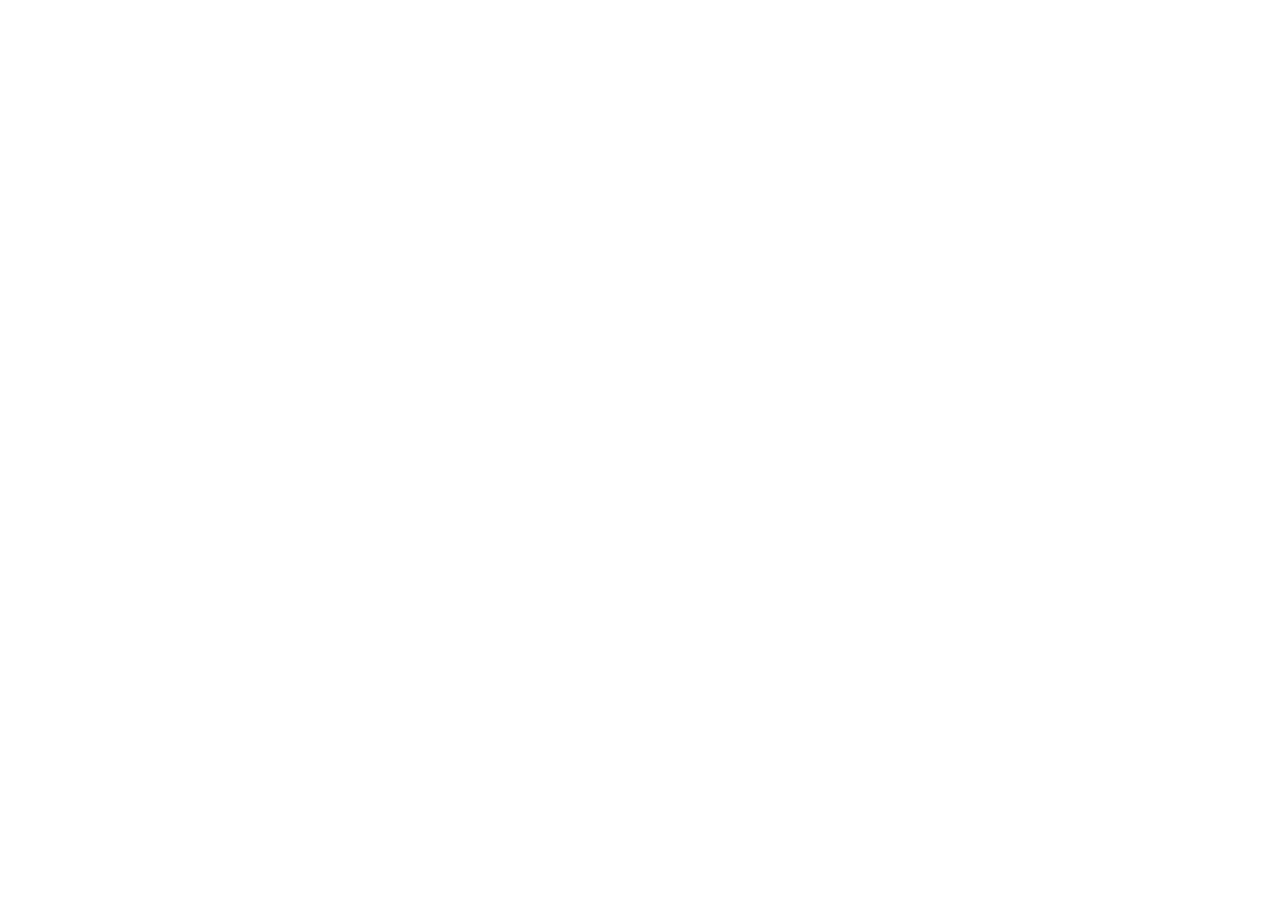
==== index.html @ c372002c "Added tribalsign.png" ====
<!DOCTYPE html>

<html lang="en">

    <head>
        <meta charset="UTF-8">
        <title>FRZ's Apothecary</title>
        <link rel="stylesheet" href="style.css">
        <link rel="icon" class="broomicon" href="broom-sparkles.svg">
    </head>


    <body>
        <div> <!--Container For Landing Page-->

            





        </div>


    </body>



</html>
---- style.css ----
@import url('https://fonts.googleapis.com/css2?family=Cinzel+Decorative:wght@400;700;900&display=swap');


body {
    font-family: 'Cinzel Decorative', serif;
    font-weight: 600;
    letter-spacing: 0.05em;
    margin: 0;
    display: flex;
    flex-direction: column;
    min-height: 100vh;
}
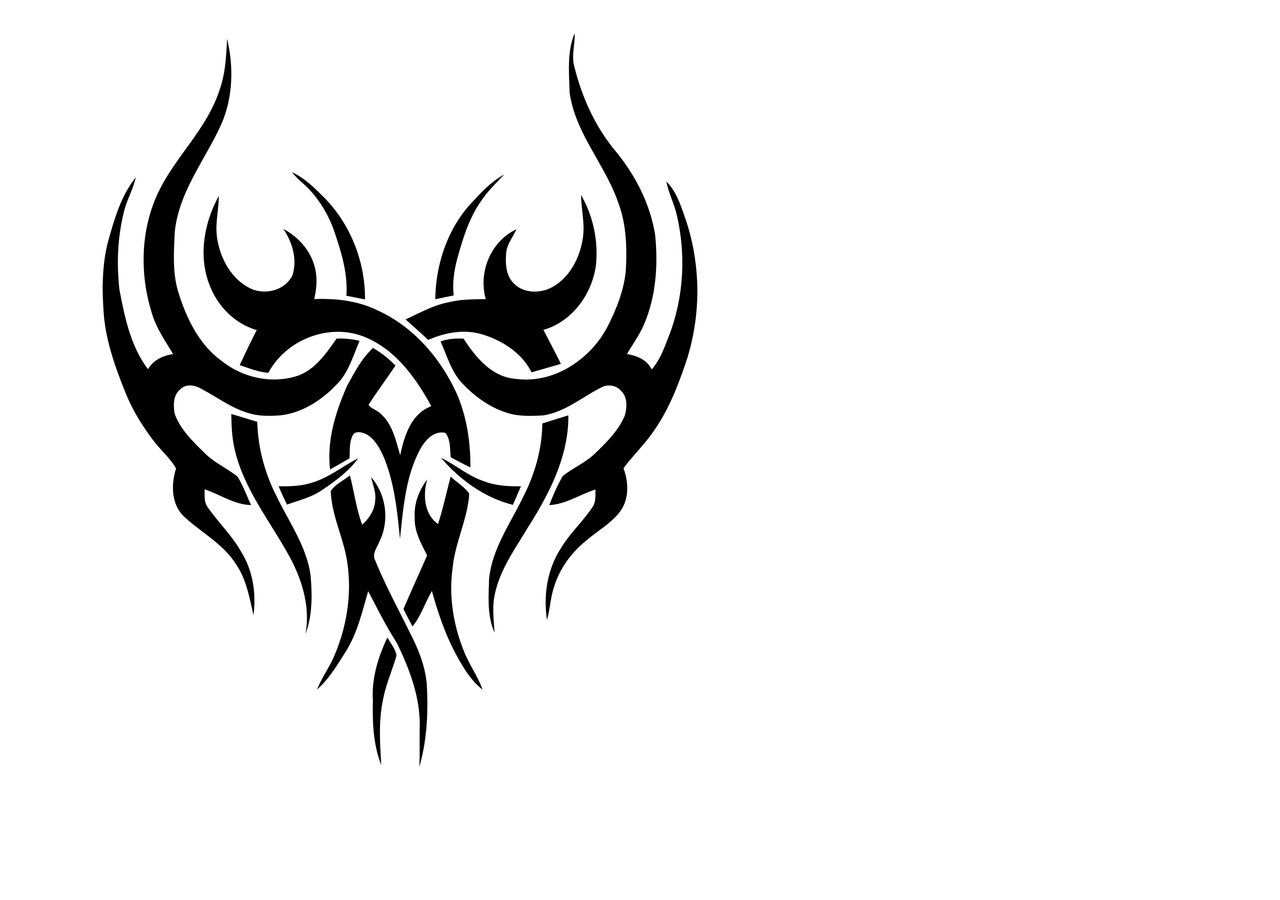
==== commit 07de481a: "altered tribal sign img to golden variant tribalsign-gold.png" ====
--- a/index.html
+++ b/index.html
@@ -12,10 +12,8 @@
 
     <body>
         <div> <!--Container For Landing Page-->
-
             
-
-
+            <img src="tribalsign.png">
 
 
 
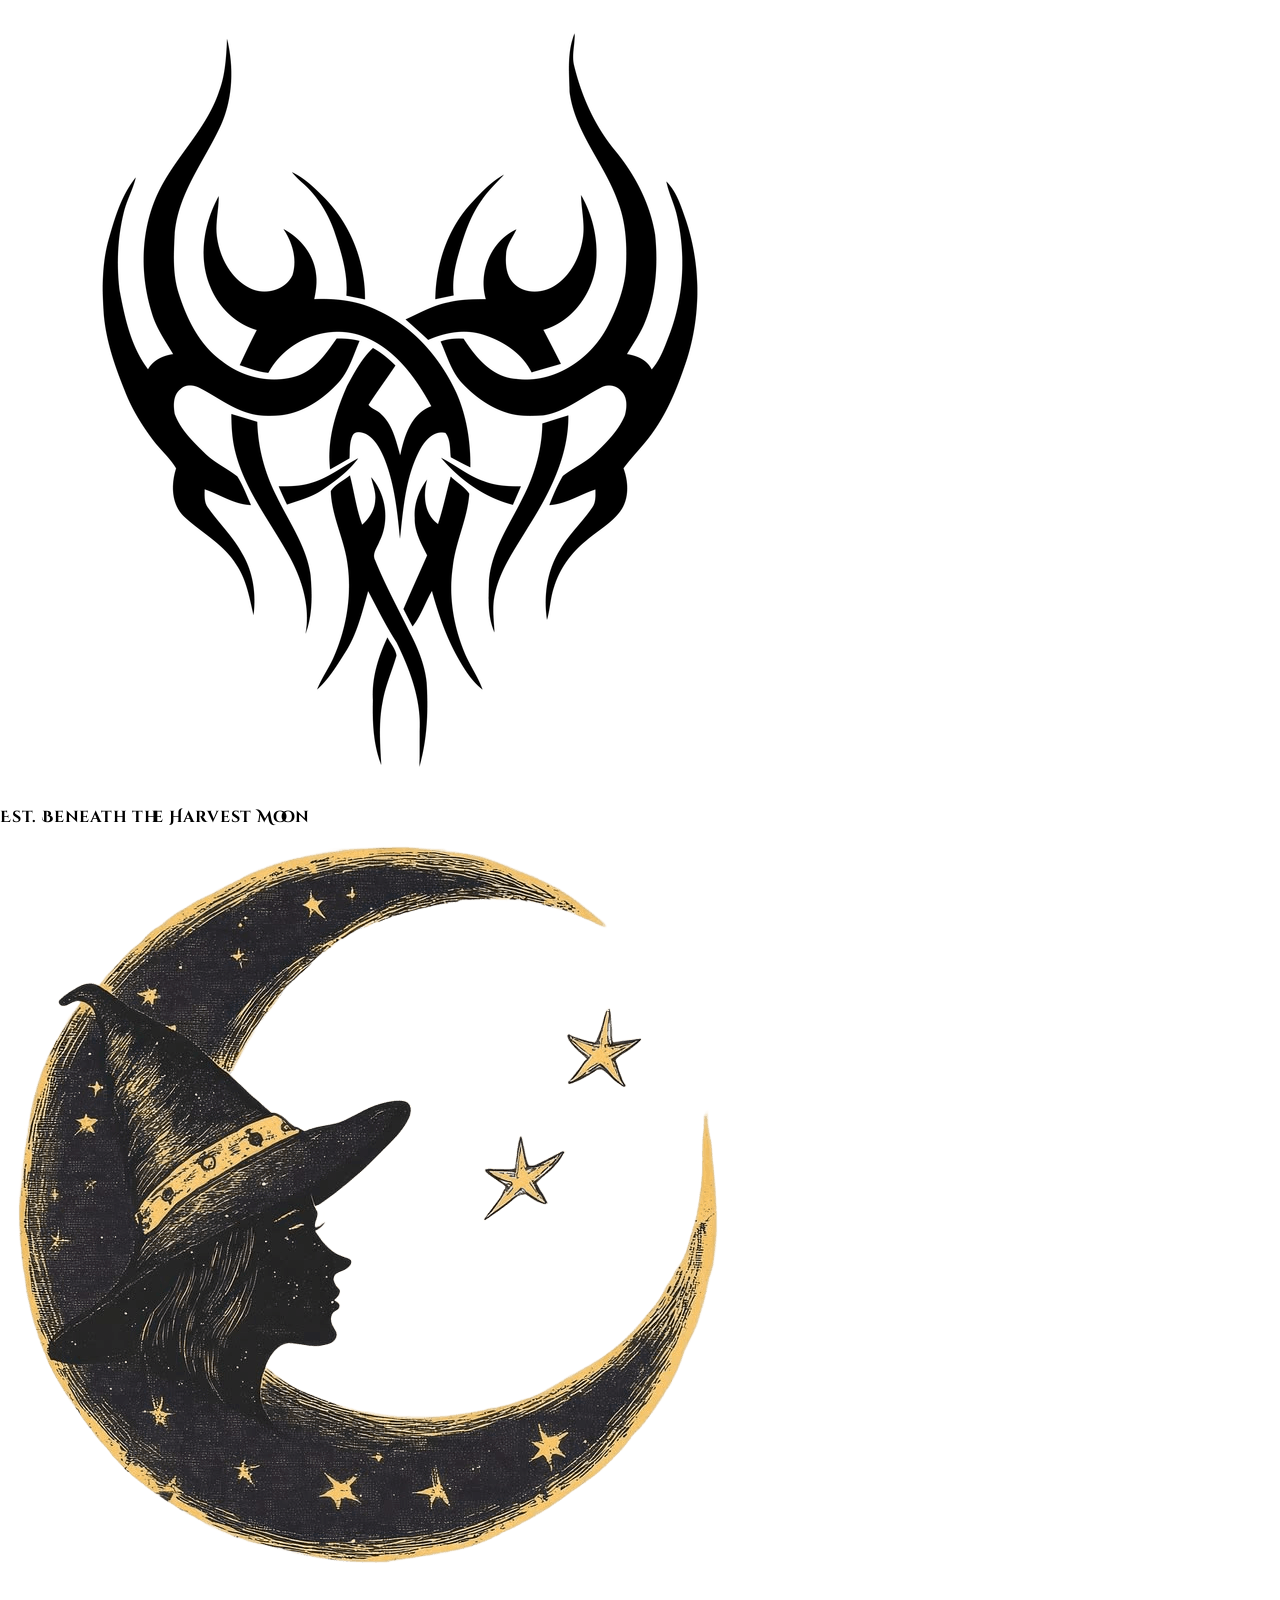
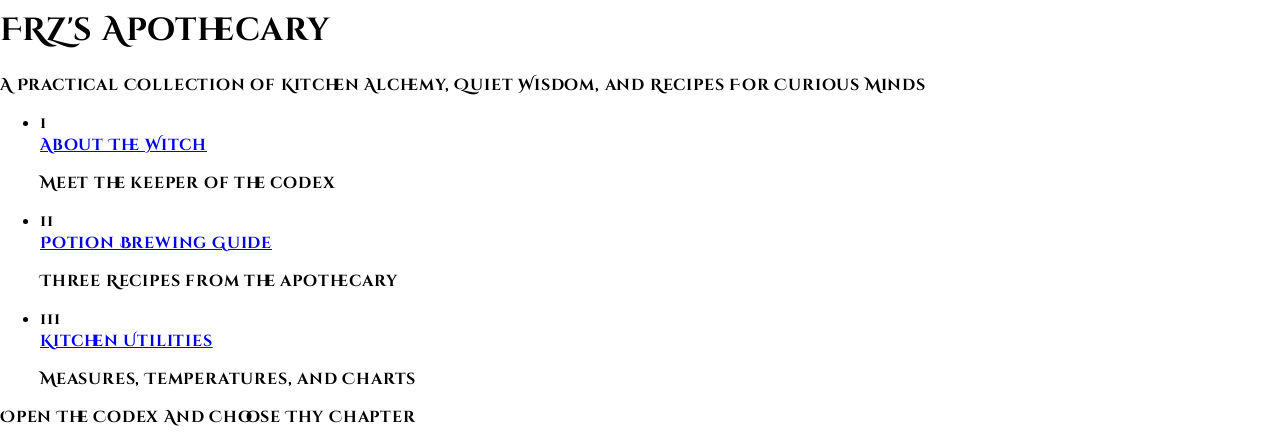
==== commit 4c78b0f6: "Added witchlogo.png and pumpkinheadlogo.png then finished html layout for landing page" ====
--- a/index.html
+++ b/index.html
@@ -12,16 +12,32 @@
 
     <body>
         <div> <!--Container For Landing Page-->
-            
-            <img src="tribalsign.png">
+             <img src="tribalsign.png" id="tribalsign">
+            <div id="era">Est. Beneath the Harvest Moon</div>
+            <img src="witchlogo.png" id="logo">
+            <h1 id="title">FRZ's Apothecary</h1>
+            <p id="titledesc">A Practical Collection of Kitchen Alchemy, Quiet Wisdom, and Recipes For Curious Minds</p>
 
+            <ul> <!--Making Links To Other Pages-->
+                <li class="card">
+                    <div class="listnum">1</div>
+                    <a class="link" href="Not Yet Linked">About The Witch</a> <!--Not Yet Linked-->
+                    <p class="linkdesc">Meet the keeper of the codex</p>
+                </li>
+                <li class="card">
+                    <div class="listnum">11</div>
+                    <a class="link" href="recipe-page/index.html">Potion Brewing Guide</a>
+                    <p class="linkdesc">Three Recipes from the apothecary</p>
+                </li>
+                <li class="card">
+                    <div class="listnum">111</div>
+                    <a class="link" href="Not Yet Linked">Kitchen Utilities</a> <!--Not Yet Linked-->
+                    <p class="linkdesc">Measures, Temperatures, and Charts</p>
+                </li>
+            </ul>
 
-
+            <p id="carddesc">Open The Codex And Choose Thy Chapter</p>
         </div>
-
-
     </body>
 
-
-
 </html>
--- a/style.css
+++ b/style.css
@@ -9,4 +9,5 @@
     display: flex;
     flex-direction: column;
     min-height: 100vh;
-}+}
+
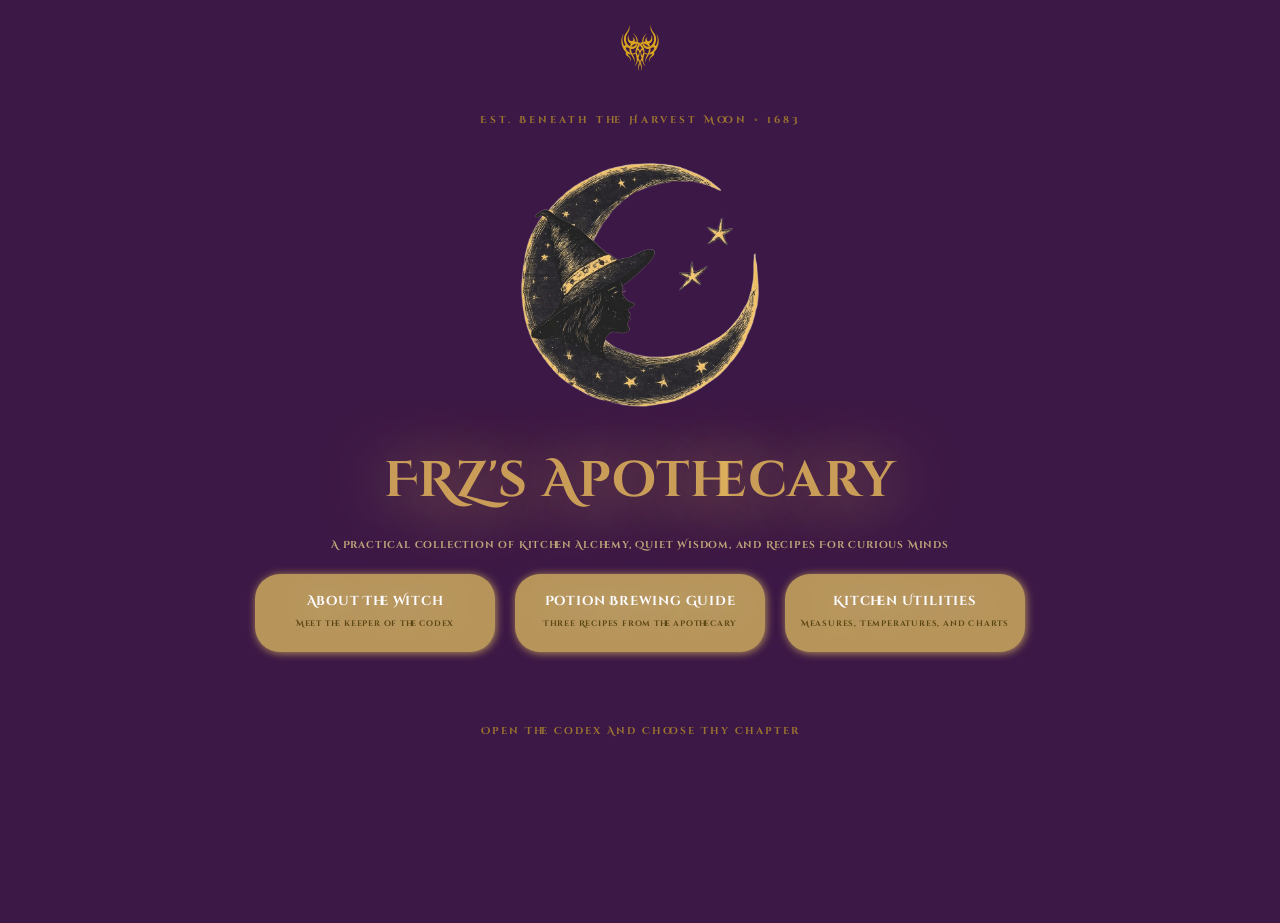
==== commit 319b819d: "Removed broom-sparkles.svg, finished Landing Page html and css and changed img to witchlogo.png. Upd" ====
--- a/index.html
+++ b/index.html
@@ -6,38 +6,39 @@
         <meta charset="UTF-8">
         <title>FRZ's Apothecary</title>
         <link rel="stylesheet" href="style.css">
-        <link rel="icon" class="broomicon" href="broom-sparkles.svg">
+        <link rel="icon" href="pumpkinheadlogo.png">
     </head>
 
 
     <body>
-        <div> <!--Container For Landing Page-->
-             <img src="tribalsign.png" id="tribalsign">
-            <div id="era">Est. Beneath the Harvest Moon</div>
+            <img src="tribalsign-gold.png" id="tribalsign">
+            <div id="era">Est. Beneath the Harvest Moon • 1683</div>
             <img src="witchlogo.png" id="logo">
             <h1 id="title">FRZ's Apothecary</h1>
             <p id="titledesc">A Practical Collection of Kitchen Alchemy, Quiet Wisdom, and Recipes For Curious Minds</p>
 
-            <ul> <!--Making Links To Other Pages-->
+            <ul class="cardtray"> <!--Making Links To Other Pages-->
                 <li class="card">
-                    <div class="listnum">1</div>
-                    <a class="link" href="Not Yet Linked">About The Witch</a> <!--Not Yet Linked-->
+                    <a class="link" href="recipe-page/index.html">
+                    <div class="linkname">About The Witch</div>
                     <p class="linkdesc">Meet the keeper of the codex</p>
+                    </a>
+                </li>
+                <li class="card second">
+                     <a class="link" href="recipe-page/index.html">
+                    <div class="linkname">Potion Brewing Guide</div>
+                    <p class="linkdesc">Three Recipes from the apothecary</p>
+                    </a>
                 </li>
                 <li class="card">
-                    <div class="listnum">11</div>
-                    <a class="link" href="recipe-page/index.html">Potion Brewing Guide</a>
-                    <p class="linkdesc">Three Recipes from the apothecary</p>
-                </li>
-                <li class="card">
-                    <div class="listnum">111</div>
-                    <a class="link" href="Not Yet Linked">Kitchen Utilities</a> <!--Not Yet Linked-->
+                    <a class="link" href="recipe-page/index.html">
+                    <div class="linkname">Kitchen Utilities</div>
                     <p class="linkdesc">Measures, Temperatures, and Charts</p>
+                    </a>
                 </li>
             </ul>
 
             <p id="carddesc">Open The Codex And Choose Thy Chapter</p>
-        </div>
     </body>
 
 </html>
--- a/style.css
+++ b/style.css
@@ -2,12 +2,120 @@
 
 
 body {
+    display: flex;
     font-family: 'Cinzel Decorative', serif;
     font-weight: 600;
     letter-spacing: 0.05em;
     margin: 0;
+    flex-direction: column;
+    align-items: center;
+    background-color: #3c1846;
+    min-height: 100vh;
+    padding-top: 23px;
+    padding-bottom: 0;
+    overflow: auto;
+}
+
+/*
+#daa520
+#ddb05c
+#3D1846
+goldenrod
+#DDCBA4
+#D8C49A
+#6D5A42
+#9B742F
+#5D5145
+#523962
+#5E4C37
+*/
+
+
+#tribalsign {
+    width: 50px;
+    height: 50px;
+    align-self: center;
+}
+
+#logo {
+    width: 250px;
+}
+
+#era {
+    color: #9B742F;
+    font-size: 10px;
+    letter-spacing: 3px;
+    margin-top: 40px;
+    margin-bottom: 30px;
+}
+
+#title {
+    color: #ddb05cdc;
+    text-shadow: 2px 4px 66px;
+    font-size: 50px;
+}
+
+#titledesc {
+    color: #bfa57a;
+    font-size: 10px;
+    margin-top: -10px;
+}
+
+.cardtray {
+    display: flex;
+    padding: 0;
+    max-width: 800px;
+    width: 100%;
+    gap: 20px;
+    font-size: 12px;
+    flex-direction: row;
+    flex-wrap: wrap;
+    flex: 0 1 auto;
+    justify-content: center;
+}
+
+.card {
+    list-style-type: none;
+    background-color: #b7955a;
+    width: 220px;
+    border-radius: 25px;
+    padding: 10px;
+    box-shadow: 1px 1px 8px #b7955a;;
+
+}
+
+.second {
+    width: 230px;
+}
+
+a {
+    text-decoration: none;
     display: flex;
     flex-direction: column;
-    min-height: 100vh;
+    padding: 5px;
+    gap: 10px;
+    justify-content: center;
+    align-items: center;
 }
 
+.linkname {
+    font-size: 13px;
+    margin-top: 3px;
+    color: #fdfcff;
+    text-shadow: 2px 4px 40px;
+    font-weight: bold;
+}
+
+.linkdesc {
+    font-size: 8px;
+    margin-top: -2px;
+    color: rgb(90, 70, 20);
+}
+
+#carddesc {
+    font-size: 10px;
+    letter-spacing: 2px;
+    color: #9B742F;
+    margin-top: 60px;
+    margin-bottom:auto;
+}
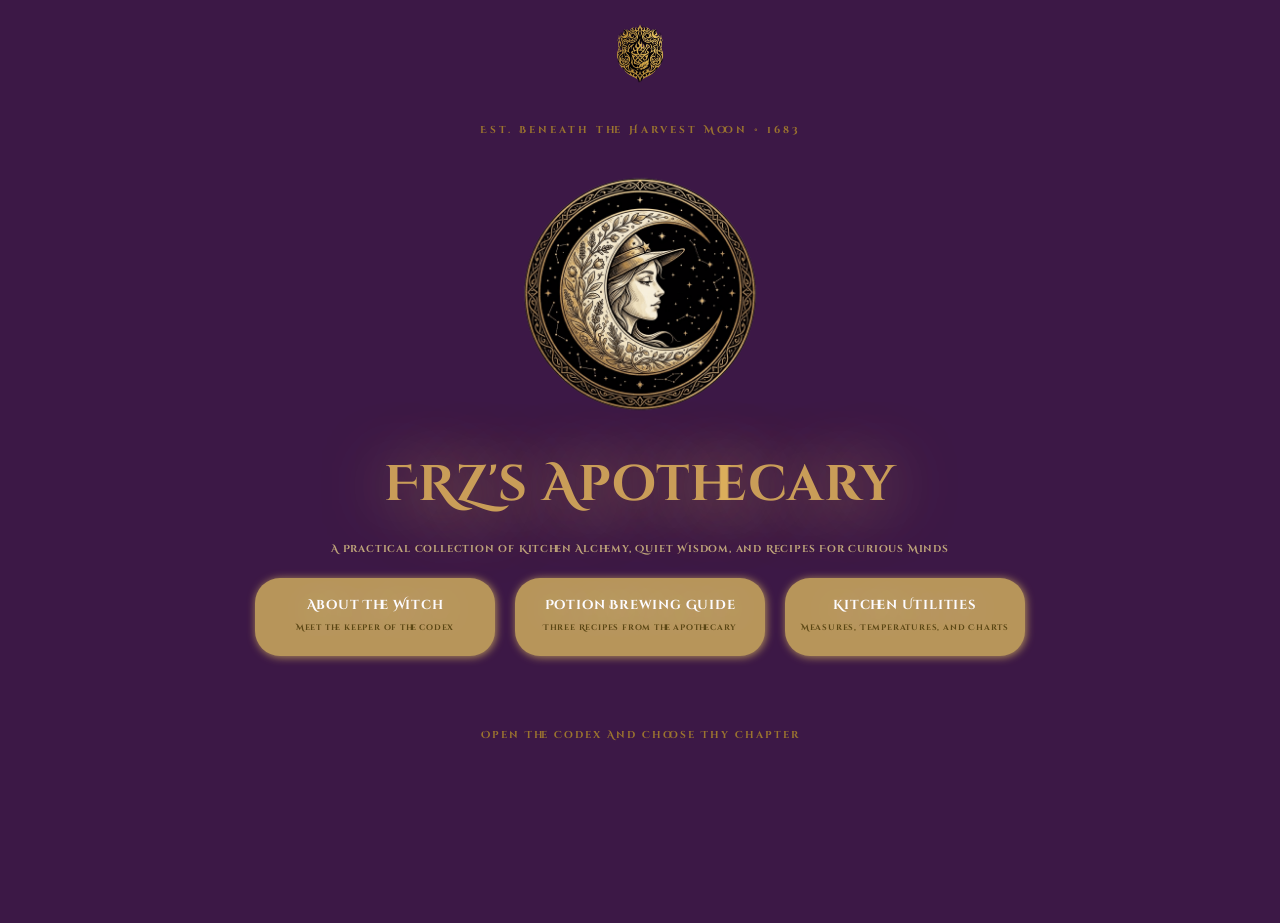
==== commit 75b3b734: "Replaced Old Placeholder Images with New Copyright Free Images For Public View" ====
--- a/index.html
+++ b/index.html
@@ -6,20 +6,20 @@
         <meta charset="UTF-8">
         <title>FRZ's Apothecary</title>
         <link rel="stylesheet" href="style.css">
-        <link rel="icon" href="pumpkinheadlogo.png">
+        <link rel="icon" href="moonlogo.png">
     </head>
 
 
     <body>
-            <img src="tribalsign-gold.png" id="tribalsign">
+            <img src="tribalsign-gold.png" id="tribalsign" alt="Golden Tribal Sign">
             <div id="era">Est. Beneath the Harvest Moon • 1683</div>
-            <img src="witchlogo.png" id="logo">
+            <img src="moonlogo.png" id="logo" alt="Witch Hat Logo in Moon">
             <h1 id="title">FRZ's Apothecary</h1>
             <p id="titledesc">A Practical Collection of Kitchen Alchemy, Quiet Wisdom, and Recipes For Curious Minds</p>
 
             <ul class="cardtray"> <!--Making Links To Other Pages-->
                 <li class="card">
-                    <a class="link" href="recipe-page/index.html">
+                    <a class="link" href="about-page/index.html">
                     <div class="linkname">About The Witch</div>
                     <p class="linkdesc">Meet the keeper of the codex</p>
                     </a>
@@ -31,7 +31,7 @@
                     </a>
                 </li>
                 <li class="card">
-                    <a class="link" href="recipe-page/index.html">
+                    <a class="link" href="utility-page/index.html">
                     <div class="linkname">Kitchen Utilities</div>
                     <p class="linkdesc">Measures, Temperatures, and Charts</p>
                     </a>
@@ -40,5 +40,4 @@
 
             <p id="carddesc">Open The Codex And Choose Thy Chapter</p>
     </body>
-
 </html>
--- a/style.css
+++ b/style.css
@@ -16,24 +16,9 @@
     overflow: auto;
 }
 
-/*
-#daa520
-#ddb05c
-#3D1846
-goldenrod
-#DDCBA4
-#D8C49A
-#6D5A42
-#9B742F
-#5D5145
-#523962
-#5E4C37
-*/
-
-
 #tribalsign {
-    width: 50px;
-    height: 50px;
+    width: 100px;
+    height: 60px;
     align-self: center;
 }
 
